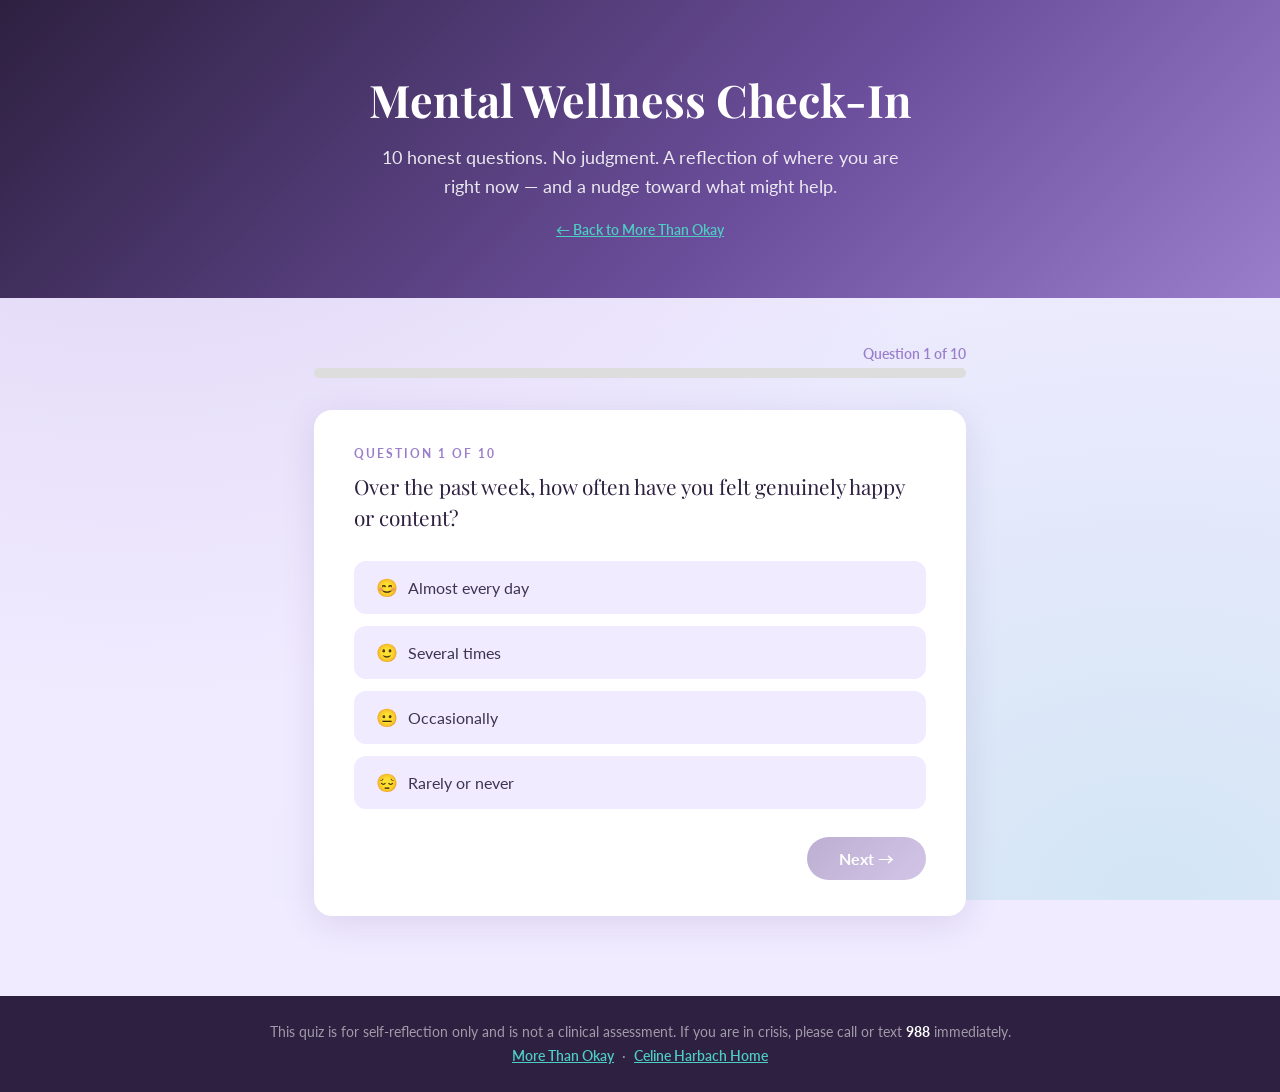
==== quiz.html @ 28e5f9bb "Add files via upload" ====
<!DOCTYPE html>
<html lang="en">
<head>
  <meta charset="UTF-8" />
  <meta name="viewport" content="width=device-width, initial-scale=1.0" />
  <title>Mental Wellness Check-In — Are You More Than Okay?</title>
  <style>
    /* ── Fonts ── */
    @import url('https://fonts.googleapis.com/css2?family=Lato:wght@300;400;700&family=Playfair+Display:wght@400;700&display=swap');

    /* ── Variables ── */
    :root {
      --purple:      #6b4e9b;
      --soft-purple: #9b7ecb;
      --mint:        #4ecdc4;
      --dark:        #2d2040;
      --text:        #3d3453;
      --lavender:    #f0ebff;
      --white:       #fff;
      --shadow:      rgba(107,78,155,0.15);
    }

    /* ── Reset & base ── */
    *, *::before, *::after { box-sizing: border-box; margin: 0; padding: 0; }

    body {
      font-family: 'Lato', sans-serif;
      background: var(--lavender);
      background-image:
        radial-gradient(ellipse at 10% 0%, rgba(155,126,203,0.22) 0%, transparent 55%),
        radial-gradient(ellipse at 90% 100%, rgba(78,205,196,0.18) 0%, transparent 55%);
      background-attachment: fixed;
      color: var(--text);
      min-height: 100vh;
    }

    a { color: var(--purple); font-weight: 600; }
    a:hover { color: var(--mint); }

    /* ── Header ── */
    .quiz-header {
      background: linear-gradient(135deg, var(--dark) 0%, var(--purple) 60%, var(--soft-purple) 100%);
      color: #fff;
      text-align: center;
      padding: 70px 24px 60px;
    }
    .quiz-header h1 {
      font-family: 'Playfair Display', serif;
      font-size: 2.8rem;
      font-weight: 700;
      color: #fff;
    }
    .quiz-header p {
      font-size: 1.1rem;
      opacity: 0.88;
      max-width: 540px;
      margin: 14px auto 0;
      line-height: 1.65;
    }
    .back-link {
      display: inline-block;
      margin-top: 20px;
      color: var(--mint);
      font-size: 0.9rem;
      font-weight: 600;
    }
    .back-link:hover { color: #fff; }

    /* ── Main container ── */
    .quiz-container {
      max-width: 700px;
      margin: 0 auto;
      padding: 48px 24px 80px;
    }

    /* ── Progress bar ── */
    .progress-wrap {
      background: #ddd;
      border-radius: 10px;
      height: 10px;
      margin-bottom: 32px;
      overflow: hidden;
    }
    .progress-bar {
      height: 100%;
      background: linear-gradient(to right, var(--purple), var(--mint));
      border-radius: 10px;
      transition: width 0.5s ease;
      width: 0%;
    }
    .progress-label {
      font-size: 0.85rem;
      color: var(--soft-purple);
      margin-bottom: 6px;
      font-weight: 600;
      text-align: right;
    }

    /* ── Question card ── */
    .question-card {
      background: var(--white);
      border-radius: 18px;
      padding: 36px 40px;
      box-shadow: 0 8px 32px var(--shadow);
      animation: fadeUp 0.4s ease both;
    }

    @keyframes fadeUp {
      from { opacity: 0; transform: translateY(18px); }
      to   { opacity: 1; transform: translateY(0); }
    }

    .question-number {
      font-size: 0.78rem;
      font-weight: 700;
      letter-spacing: 2px;
      text-transform: uppercase;
      color: var(--soft-purple);
      margin-bottom: 10px;
    }

    .question-text {
      font-family: 'Playfair Display', serif;
      font-size: 1.3rem;
      color: var(--dark);
      margin-bottom: 28px;
      line-height: 1.5;
    }

    /* ── Options ── */
    .options-list {
      list-style: none;
      display: flex;
      flex-direction: column;
      gap: 12px;
    }

    .option-btn {
      background: var(--lavender);
      border: 2px solid transparent;
      border-radius: 12px;
      padding: 14px 20px;
      font-family: 'Lato', sans-serif;
      font-size: 1rem;
      color: var(--text);
      cursor: pointer;
      text-align: left;
      transition: background 0.2s, border-color 0.2s, transform 0.15s;
      width: 100%;
    }
    .option-btn:hover {
      background: rgba(107,78,155,0.1);
      border-color: var(--soft-purple);
      transform: translateX(4px);
    }
    .option-btn.selected {
      background: rgba(107,78,155,0.14);
      border-color: var(--purple);
      color: var(--dark);
      font-weight: 700;
    }
    .option-btn .option-emoji {
      margin-right: 10px;
      font-size: 1.1rem;
    }

    /* ── Navigation buttons ── */
    .nav-row {
      display: flex;
      justify-content: space-between;
      align-items: center;
      margin-top: 28px;
      gap: 12px;
    }

    .btn {
      padding: 12px 32px;
      border-radius: 40px;
      font-family: 'Lato', sans-serif;
      font-size: 1rem;
      font-weight: 700;
      cursor: pointer;
      border: none;
      transition: transform 0.15s, background 0.2s;
    }
    .btn:hover { transform: translateY(-2px); }
    .btn:active { transform: translateY(0); }
    .btn-next {
      background: linear-gradient(135deg, var(--purple), var(--soft-purple));
      color: #fff;
      margin-left: auto;
    }
    .btn-back {
      background: rgba(107,78,155,0.12);
      color: var(--purple);
    }
    .btn:disabled {
      opacity: 0.45;
      cursor: not-allowed;
      transform: none;
    }

    /* ── Results ── */
    #results-screen { display: none; }

    .result-card {
      background: var(--white);
      border-radius: 18px;
      padding: 44px 40px;
      box-shadow: 0 8px 32px var(--shadow);
      text-align: center;
      animation: fadeUp 0.5s ease both;
    }

    .result-emoji {
      font-size: 4rem;
      margin-bottom: 16px;
      display: block;
    }

    .result-title {
      font-family: 'Playfair Display', serif;
      font-size: 2rem;
      color: var(--dark);
      margin-bottom: 8px;
    }

    .result-score-bar-wrap {
      background: #eee;
      border-radius: 12px;
      height: 14px;
      margin: 18px 0;
      overflow: hidden;
    }
    .result-score-bar {
      height: 100%;
      border-radius: 12px;
      background: linear-gradient(to right, var(--purple), var(--mint));
      transition: width 1.2s ease;
      width: 0%;
    }

    .result-score-label {
      font-size: 0.9rem;
      color: #999;
      margin-bottom: 20px;
    }

    .result-description {
      font-size: 1.05rem;
      color: var(--text);
      line-height: 1.7;
      max-width: 500px;
      margin: 0 auto 28px;
    }

    /* ── Resources ── */
    .resources {
      background: var(--lavender);
      border-radius: 12px;
      padding: 24px 28px;
      text-align: left;
      margin-top: 8px;
    }
    .resources h3 {
      font-family: 'Playfair Display', serif;
      color: var(--purple);
      font-size: 1.1rem;
      margin-bottom: 12px;
    }
    .resources ul {
      list-style: none;
      padding: 0;
      display: flex;
      flex-direction: column;
      gap: 8px;
    }
    .resources li {
      font-size: 0.95rem;
      color: var(--text);
      padding-left: 18px;
      position: relative;
    }
    .resources li::before {
      content: "›";
      color: var(--mint);
      font-weight: 700;
      position: absolute;
      left: 0;
    }
    .resources li strong { color: var(--dark); }

    .btn-retake {
      display: inline-block;
      margin-top: 24px;
      background: linear-gradient(135deg, var(--purple), var(--soft-purple));
      color: #fff;
      padding: 13px 38px;
      border-radius: 40px;
      font-weight: 700;
      cursor: pointer;
      border: none;
      font-family: 'Lato', sans-serif;
      font-size: 1rem;
      transition: transform 0.15s;
    }
    .btn-retake:hover { transform: translateY(-3px); }

    /* ── Footer ── */
    .quiz-footer {
      background: var(--dark);
      color: rgba(255,255,255,0.55);
      text-align: center;
      padding: 28px 24px;
      font-size: 0.85rem;
    }
    .quiz-footer a { color: var(--mint); }
    .quiz-footer a:hover { color: #fff; }

    /* ── Responsive ── */
    @media (max-width: 480px) {
      .quiz-header h1 { font-size: 2rem; }
      .question-card  { padding: 24px 20px; }
      .result-card    { padding: 28px 20px; }
    }
  </style>
</head>
<body>

  <!-- Header -->
  <header class="quiz-header">
    <h1>Mental Wellness Check-In</h1>
    <p>
      10 honest questions. No judgment. A reflection of where you are right now —
      and a nudge toward what might help.
    </p>
    <a class="back-link" href="scratch.html">&#8592; Back to More Than Okay</a>
  </header>

  <!-- Quiz Container -->
  <div class="quiz-container">

    <!-- Quiz Screen -->
    <div id="quiz-screen">
      <p class="progress-label" id="progress-label">Question 1 of 10</p>
      <div class="progress-wrap">
        <div class="progress-bar" id="progress-bar"></div>
      </div>

      <div class="question-card" id="question-card">
        <p class="question-number" id="question-number">Question 1 of 10</p>
        <p class="question-text"  id="question-text"></p>
        <ul class="options-list"  id="options-list"></ul>
        <div class="nav-row">
          <button class="btn btn-back" id="btn-back" onclick="goBack()" style="display:none;">← Back</button>
          <button class="btn btn-next" id="btn-next" onclick="goNext()" disabled>Next →</button>
        </div>
      </div>
    </div>

    <!-- Results Screen -->
    <div id="results-screen">
      <div class="result-card">
        <span class="result-emoji" id="result-emoji"></span>
        <div class="result-title" id="result-title"></div>
        <div class="result-score-bar-wrap">
          <div class="result-score-bar" id="result-score-bar"></div>
        </div>
        <p class="result-score-label" id="result-score-label"></p>
        <p class="result-description" id="result-description"></p>
        <div class="resources" id="resources-section"></div>
        <button class="btn-retake" onclick="restartQuiz()">Retake the Quiz</button>
      </div>
    </div>

  </div>

  <!-- Footer -->
  <footer class="quiz-footer">
    <p>
      This quiz is for self-reflection only and is not a clinical assessment.
      If you are in crisis, please call or text <strong style="color:#fff;">988</strong> immediately.
    </p>
    <p style="margin-top:8px;">
      <a href="scratch.html">More Than Okay</a>
      &nbsp;·&nbsp;
      <a href="index.html">Celine Harbach Home</a>
    </p>
  </footer>

  <script>
    /* ═══════════════════════════════════════════
       QUIZ DATA
    ═══════════════════════════════════════════ */
    const questions = [
      {
        text: "Over the past week, how often have you felt genuinely happy or content?",
        options: [
          { label: "Almost every day",     score: 4, emoji: "😊" },
          { label: "Several times",        score: 3, emoji: "🙂" },
          { label: "Occasionally",         score: 2, emoji: "😐" },
          { label: "Rarely or never",      score: 1, emoji: "😔" }
        ]
      },
      {
        text: "How well have you been sleeping lately?",
        options: [
          { label: "Well-rested most nights",           score: 4, emoji: "😴" },
          { label: "Decent sleep with some bad nights", score: 3, emoji: "🛌" },
          { label: "Struggling more nights than not",   score: 2, emoji: "😫" },
          { label: "Barely sleeping or sleeping too much", score: 1, emoji: "😵" }
        ]
      },
      {
        text: "How connected do you feel to the people in your life?",
        options: [
          { label: "Very connected — I have strong support",      score: 4, emoji: "🤝" },
          { label: "Pretty good — close to a few people",         score: 3, emoji: "👥" },
          { label: "A little isolated — not as close as I'd like", score: 2, emoji: "🚶" },
          { label: "Lonely — I don't feel like anyone really knows me", score: 1, emoji: "😶" }
        ]
      },
      {
        text: "When stress comes up, how well do you handle it?",
        options: [
          { label: "I manage it well — I have good coping strategies", score: 4, emoji: "💪" },
          { label: "I get through it, though it's not easy",            score: 3, emoji: "😤" },
          { label: "I often feel overwhelmed",                          score: 2, emoji: "😰" },
          { label: "Stress feels crushing and unmanageable",            score: 1, emoji: "🤯" }
        ]
      },
      {
        text: "How often do you set aside time for things that bring you joy or recharge you?",
        options: [
          { label: "Regularly — self-care is part of my routine", score: 4, emoji: "🌿" },
          { label: "Occasionally — when I get around to it",      score: 3, emoji: "☕" },
          { label: "Rarely — life feels too busy",                score: 2, emoji: "⏰" },
          { label: "Never — I don't feel like I deserve it",      score: 1, emoji: "😞" }
        ]
      },
      {
        text: "How often do you feel overwhelmed by everyday responsibilities?",
        options: [
          { label: "Rarely — I feel on top of things",         score: 4, emoji: "✅" },
          { label: "Sometimes — but I recover quickly",        score: 3, emoji: "😌" },
          { label: "Often — the to-do list never ends",        score: 2, emoji: "📋" },
          { label: "Almost always — everything feels too much", score: 1, emoji: "😩" }
        ]
      },
      {
        text: "How comfortable do you feel talking about your emotions or mental health?",
        options: [
          { label: "Very comfortable — I'm open about it",        score: 4, emoji: "💬" },
          { label: "Somewhat comfortable with trusted people",     score: 3, emoji: "🗣️" },
          { label: "Uncomfortable — I tend to keep things in",     score: 2, emoji: "🤐" },
          { label: "Very uncomfortable — mental health feels taboo", score: 1, emoji: "😶‍🌫️" }
        ]
      },
      {
        text: "How motivated do you feel to get through your day-to-day life?",
        options: [
          { label: "Very motivated — I have a clear sense of purpose", score: 4, emoji: "🚀" },
          { label: "Generally okay — some days more than others",      score: 3, emoji: "👍" },
          { label: "Low motivation — hard to get started",             score: 2, emoji: "🐌" },
          { label: "Barely any motivation — things feel pointless",    score: 1, emoji: "🌑" }
        ]
      },
      {
        text: "Do you have people you can genuinely turn to when things get hard?",
        options: [
          { label: "Yes — several trusted people",         score: 4, emoji: "❤️" },
          { label: "One or two people I can lean on",      score: 3, emoji: "🫂" },
          { label: "Not really — I mostly handle things alone", score: 2, emoji: "🧍" },
          { label: "No — I feel like I'm completely on my own", score: 1, emoji: "🏝️" }
        ]
      },
      {
        text: "If you had to rate your overall mental wellbeing right now, honestly, where are you?",
        options: [
          { label: "Thriving — genuinely doing well",             score: 4, emoji: "🌟" },
          { label: "Managing — getting by, could be better",      score: 3, emoji: "🌤️" },
          { label: "Struggling — things are hard right now",      score: 2, emoji: "🌧️" },
          { label: "In a really dark place — I need support",     score: 1, emoji: "⛈️" }
        ]
      }
    ];

    /* ═══════════════════════════════════════════
       RESULTS DATA
    ═══════════════════════════════════════════ */
    const results = [
      {
        minScore: 35, maxScore: 40,
        emoji: "🌟",
        title: "You're Thriving",
        description: `Your responses suggest you're in a genuinely good place mentally and emotionally. You have strong support, healthy habits, and a real sense of purpose. That's something to appreciate — and protect. Keep investing in what's working.`,
        resources: [
          { label: "Keep it going", text: "Share this quiz with someone who might benefit from a check-in." },
          { label: "Grow your toolkit", text: "Explore mindfulness apps like Headspace or Calm to deepen your wellbeing practice." },
          { label: "Give back", text: "Consider volunteering with NAMI — people doing well are powerful advocates for others." }
        ]
      },
      {
        minScore: 27, maxScore: 34,
        emoji: "🌤️",
        title: "You're Managing Well",
        description: `You're doing okay — some days are harder than others, but you're generally holding things together. There's room to build more support around yourself, and you deserve more than just "getting by." Small, intentional changes can make a real difference.`,
        resources: [
          { label: "NAMI Connection", text: "Free support groups for adults living with mental health conditions — nami.org/Support-Education/Support-Groups" },
          { label: "Woebot", text: "A free AI-powered mental health chatbot grounded in CBT — woebot.io" },
          { label: "Therapy matching", text: "BetterHelp or Open Path Collective offers affordable therapy — openpathcollective.org" }
        ]
      },
      {
        minScore: 18, maxScore: 26,
        emoji: "🌧️",
        title: "You're Struggling — and That's Okay",
        description: `Your answers suggest you're going through something hard right now. Feeling this way doesn't mean something is broken with you — it means you're human, and you might need a little extra support right now. You don't have to figure it out alone.`,
        resources: [
          { label: "988 Suicide & Crisis Lifeline", text: "Call or text 988 anytime — trained counselors available 24/7." },
          { label: "Crisis Text Line", text: "Text HOME to 741741 to connect with a crisis counselor." },
          { label: "Find a therapist", text: "Psychology Today's directory can help you find someone in your area — psychologytoday.com/us/therapists" },
          { label: "NAMI Helpline", text: "Call 1-800-950-NAMI (6264) — Mon–Fri, 10am–10pm ET." }
        ]
      },
      {
        minScore: 10, maxScore: 17,
        emoji: "🫂",
        title: "Please Reach Out — You Deserve Support",
        description: `You answered honestly, and that took courage. Right now, things sound really heavy — and you deserve real support, not just to push through. Please don't face this alone. The resources below are free, confidential, and there for exactly this moment.`,
        resources: [
          { label: "988 Suicide & Crisis Lifeline", text: "CALL OR TEXT 988 RIGHT NOW. Free, confidential, 24/7." },
          { label: "Crisis Text Line", text: "Text HOME to 741741. A real person will respond within minutes." },
          { label: "NAMI Helpline", text: "1-800-950-NAMI (6264) — peer support from people who've been there." },
          { label: "You are not alone", text: "Visit nami.org or twloha.com for stories from others who felt exactly where you are." }
        ]
      }
    ];

    /* ═══════════════════════════════════════════
       STATE
    ═══════════════════════════════════════════ */
    let currentIndex = 0;
    let answers = new Array(questions.length).fill(null);
    let selectedOption = null;

    /* ═══════════════════════════════════════════
       RENDER QUESTION
    ═══════════════════════════════════════════ */
    function renderQuestion() {
      const q = questions[currentIndex];
      const total = questions.length;

      document.getElementById('question-number').textContent = `Question ${currentIndex + 1} of ${total}`;
      document.getElementById('question-text').textContent   = q.text;
      document.getElementById('progress-label').textContent  = `Question ${currentIndex + 1} of ${total}`;

      const pct = ((currentIndex) / total) * 100;
      document.getElementById('progress-bar').style.width = pct + '%';

      // Rebuild options
      const ul = document.getElementById('options-list');
      ul.innerHTML = '';
      q.options.forEach((opt, i) => {
        const li  = document.createElement('li');
        const btn = document.createElement('button');
        btn.className = 'option-btn';
        if (answers[currentIndex] === i) btn.classList.add('selected');
        btn.innerHTML = `<span class="option-emoji">${opt.emoji}</span>${opt.label}`;
        btn.onclick = () => selectOption(i, btn);
        li.appendChild(btn);
        ul.appendChild(li);
      });

      // Next button state
      const nextBtn = document.getElementById('btn-next');
      nextBtn.textContent = currentIndex === total - 1 ? 'See My Results ✓' : 'Next →';
      nextBtn.disabled = answers[currentIndex] === null;

      // Back button
      document.getElementById('btn-back').style.display = currentIndex > 0 ? 'inline-block' : 'none';

      // Animate card
      const card = document.getElementById('question-card');
      card.style.animation = 'none';
      void card.offsetWidth; // reflow
      card.style.animation = 'fadeUp 0.4s ease both';
    }

    function selectOption(index, btnEl) {
      answers[currentIndex] = index;
      document.querySelectorAll('.option-btn').forEach(b => b.classList.remove('selected'));
      btnEl.classList.add('selected');
      document.getElementById('btn-next').disabled = false;
    }

    function goNext() {
      if (answers[currentIndex] === null) return;
      if (currentIndex < questions.length - 1) {
        currentIndex++;
        renderQuestion();
      } else {
        showResults();
      }
    }

    function goBack() {
      if (currentIndex > 0) {
        currentIndex--;
        renderQuestion();
      }
    }

    /* ═══════════════════════════════════════════
       SHOW RESULTS
    ═══════════════════════════════════════════ */
    function showResults() {
      // Calculate score
      const totalScore = answers.reduce((sum, answerIndex, qIdx) => {
        if (answerIndex === null) return sum;
        return sum + questions[qIdx].options[answerIndex].score;
      }, 0);

      // Find result tier
      const tier = results.find(r => totalScore >= r.minScore && totalScore <= r.maxScore)
                   || results[results.length - 1];

      // Hide quiz, show results
      document.getElementById('quiz-screen').style.display    = 'none';
      document.getElementById('results-screen').style.display = 'block';

      document.getElementById('result-emoji').textContent       = tier.emoji;
      document.getElementById('result-title').textContent       = tier.title;
      document.getElementById('result-description').textContent = tier.description;
      document.getElementById('result-score-label').textContent =
        `Your score: ${totalScore} / ${questions.length * 4}`;

      // Animate score bar
      const pct = Math.round((totalScore / (questions.length * 4)) * 100);
      setTimeout(() => {
        document.getElementById('result-score-bar').style.width = pct + '%';
      }, 200);

      // Resources
      const resDiv = document.getElementById('resources-section');
      resDiv.innerHTML = `<h3>Resources for You</h3><ul>${
        tier.resources.map(r =>
          `<li><strong>${r.label}</strong> — ${r.text}</li>`
        ).join('')
      }</ul>`;

      // Scroll to results
      window.scrollTo({ top: 0, behavior: 'smooth' });
    }

    /* ═══════════════════════════════════════════
       RESTART
    ═══════════════════════════════════════════ */
    function restartQuiz() {
      currentIndex = 0;
      answers = new Array(questions.length).fill(null);
      document.getElementById('results-screen').style.display = 'none';
      document.getElementById('quiz-screen').style.display    = 'block';
      document.getElementById('result-score-bar').style.width = '0%';
      renderQuestion();
      window.scrollTo({ top: 0, behavior: 'smooth' });
    }

    /* ── Init ── */
    renderQuestion();
  </script>
</body>
</html>
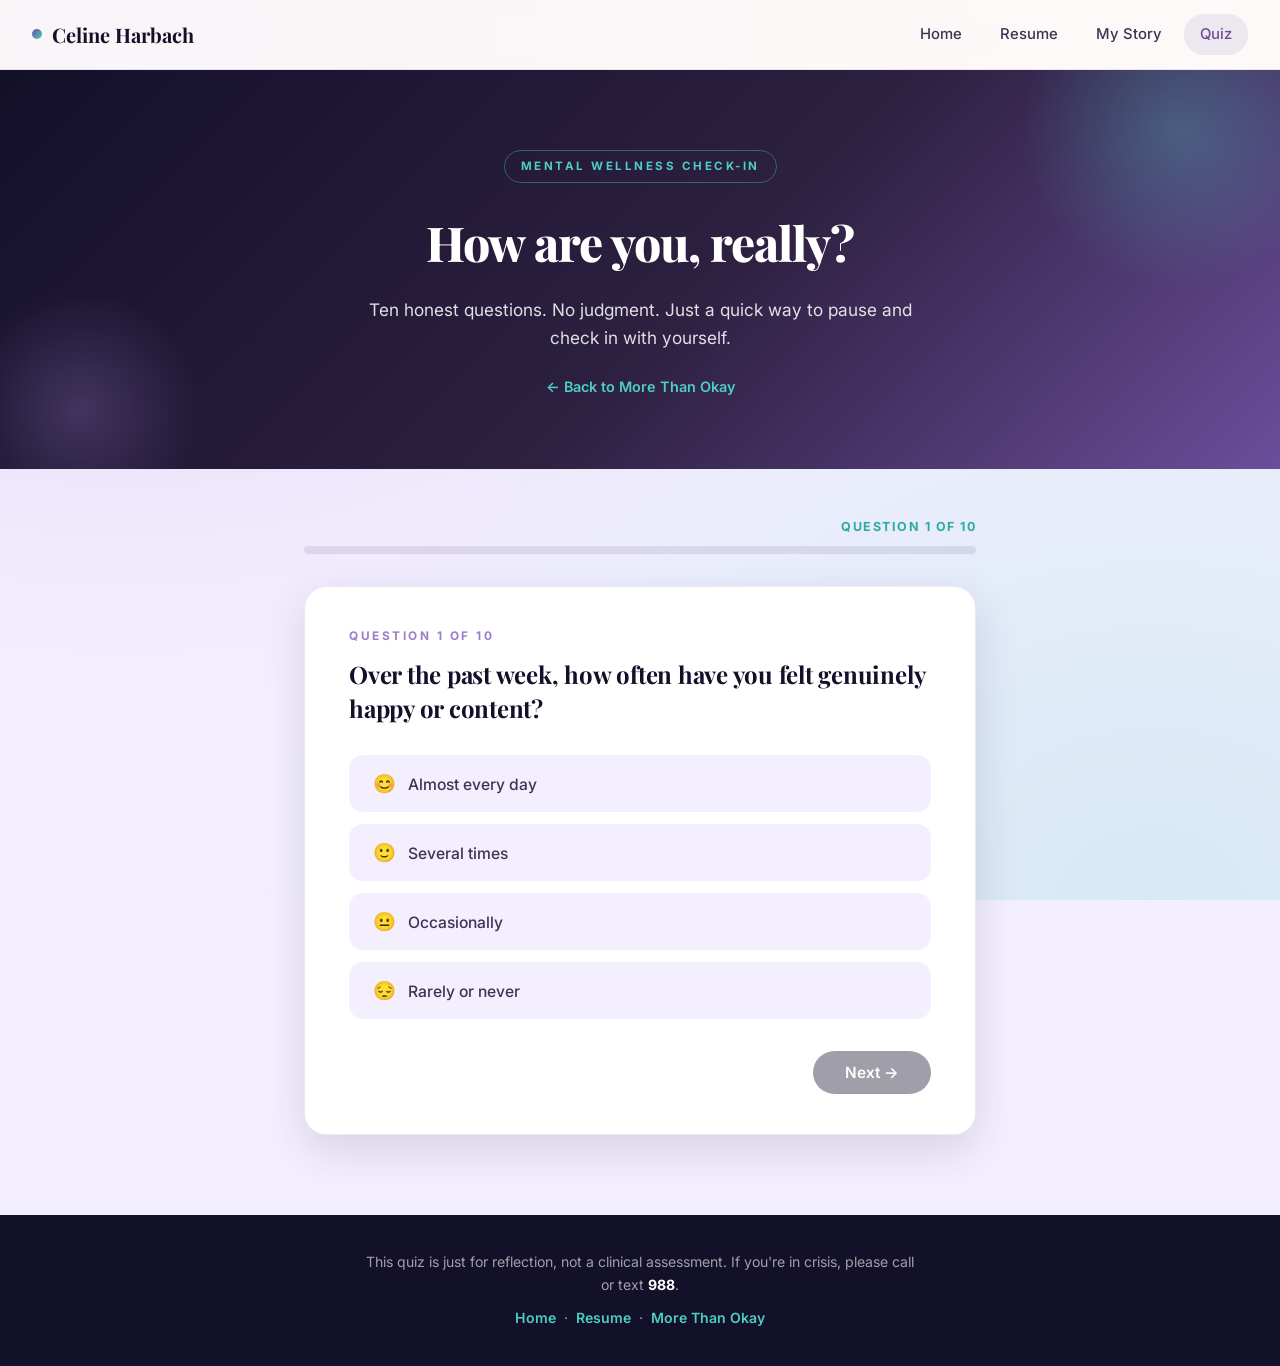
==== commit 12db9326: "Add files via upload" ====
--- a/quiz.html
+++ b/quiz.html
@@ -3,81 +3,188 @@
 <head>
   <meta charset="UTF-8" />
   <meta name="viewport" content="width=device-width, initial-scale=1.0" />
-  <title>Mental Wellness Check-In — Are You More Than Okay?</title>
+  <title>Wellness Check-In · More Than Okay</title>
   <style>
-    /* ── Fonts ── */
-    @import url('https://fonts.googleapis.com/css2?family=Lato:wght@300;400;700&family=Playfair+Display:wght@400;700&display=swap');
-
-    /* ── Variables ── */
+    @import url('https://fonts.googleapis.com/css2?family=Inter:wght@300;400;500;600;700&family=Playfair+Display:wght@400;500;700;800&display=swap');
+
     :root {
-      --purple:      #6b4e9b;
-      --soft-purple: #9b7ecb;
-      --mint:        #4ecdc4;
-      --dark:        #2d2040;
-      --text:        #3d3453;
-      --lavender:    #f0ebff;
-      --white:       #fff;
-      --shadow:      rgba(107,78,155,0.15);
-    }
-
-    /* ── Reset & base ── */
+      --ink:           #13102a;
+      --plum:          #2d2040;
+      --purple:        #6b4e9b;
+      --soft-purple:   #9b7ecb;
+      --mint:          #4ecdc4;
+      --mint-deep:     #2faaa1;
+      --cream:         #fdfbf7;
+      --lavender:      #f4efff;
+      --text-body:     #3d3453;
+      --text-muted:    #7a718f;
+      --border-soft:   rgba(107, 78, 155, 0.12);
+      --shadow-soft:   0 6px 24px rgba(45, 32, 64, 0.08);
+      --shadow-lift:   0 16px 44px rgba(45, 32, 64, 0.14);
+    }
+
     *, *::before, *::after { box-sizing: border-box; margin: 0; padding: 0; }
 
+    html { scroll-behavior: smooth; }
+
     body {
-      font-family: 'Lato', sans-serif;
+      font-family: 'Inter', -apple-system, sans-serif;
       background: var(--lavender);
       background-image:
         radial-gradient(ellipse at 10% 0%, rgba(155,126,203,0.22) 0%, transparent 55%),
         radial-gradient(ellipse at 90% 100%, rgba(78,205,196,0.18) 0%, transparent 55%);
       background-attachment: fixed;
-      color: var(--text);
+      color: var(--text-body);
       min-height: 100vh;
-    }
-
-    a { color: var(--purple); font-weight: 600; }
-    a:hover { color: var(--mint); }
-
-    /* ── Header ── */
+      line-height: 1.65;
+      -webkit-font-smoothing: antialiased;
+    }
+
+    a { color: var(--purple); font-weight: 600; text-decoration: none; transition: color 0.2s; }
+    a:hover { color: var(--mint-deep); }
+
+    /* =========== NAV =========== */
+    .top-nav {
+      background: rgba(253, 251, 247, 0.85);
+      backdrop-filter: saturate(180%) blur(14px);
+      -webkit-backdrop-filter: saturate(180%) blur(14px);
+      border-bottom: 1px solid var(--border-soft);
+      padding: 14px 32px;
+      display: flex;
+      align-items: center;
+      justify-content: space-between;
+      flex-wrap: wrap;
+      gap: 10px;
+      position: sticky;
+      top: 0;
+      z-index: 100;
+    }
+    .top-nav .nav-brand {
+      font-family: 'Playfair Display', serif;
+      font-size: 1.25rem;
+      color: var(--ink);
+      font-weight: 700;
+      display: flex;
+      align-items: center;
+      gap: 10px;
+    }
+    .top-nav .nav-brand::before {
+      content: "";
+      width: 10px;
+      height: 10px;
+      border-radius: 50%;
+      background: linear-gradient(135deg, var(--purple), var(--mint));
+      display: inline-block;
+    }
+    .top-nav .nav-links {
+      display: flex;
+      gap: 6px;
+      list-style: none;
+      flex-wrap: wrap;
+    }
+    .top-nav .nav-links a {
+      color: var(--text-body);
+      font-size: 0.93rem;
+      font-weight: 500;
+      padding: 8px 16px;
+      border-radius: 20px;
+      transition: all 0.2s ease;
+      display: inline-block;
+    }
+    .top-nav .nav-links a:hover {
+      color: var(--purple);
+      background: rgba(107, 78, 155, 0.08);
+    }
+    .top-nav .nav-links a.active {
+      color: var(--purple);
+      background: rgba(107, 78, 155, 0.10);
+    }
+
+    /* =========== HERO =========== */
     .quiz-header {
-      background: linear-gradient(135deg, var(--dark) 0%, var(--purple) 60%, var(--soft-purple) 100%);
+      position: relative;
+      background: linear-gradient(135deg, var(--ink) 0%, var(--plum) 55%, var(--purple) 100%);
       color: #fff;
       text-align: center;
-      padding: 70px 24px 60px;
+      padding: 80px 24px 70px;
+      overflow: hidden;
+    }
+    .quiz-header::before,
+    .quiz-header::after {
+      content: "";
+      position: absolute;
+      border-radius: 50%;
+      pointer-events: none;
+    }
+    .quiz-header::before {
+      width: 320px;
+      height: 320px;
+      top: -100px;
+      right: -60px;
+      background: radial-gradient(circle, rgba(78,205,196,0.28), transparent 70%);
+    }
+    .quiz-header::after {
+      width: 240px;
+      height: 240px;
+      bottom: -60px;
+      left: -40px;
+      background: radial-gradient(circle, rgba(155,126,203,0.28), transparent 70%);
+    }
+    .quiz-header .eyebrow {
+      display: inline-block;
+      font-family: 'Inter', sans-serif;
+      font-size: 0.72rem;
+      font-weight: 700;
+      letter-spacing: 2.5px;
+      text-transform: uppercase;
+      color: var(--mint);
+      padding: 6px 16px;
+      border: 1px solid rgba(78, 205, 196, 0.4);
+      border-radius: 20px;
+      margin-bottom: 20px;
+      position: relative;
+      z-index: 1;
     }
     .quiz-header h1 {
       font-family: 'Playfair Display', serif;
-      font-size: 2.8rem;
-      font-weight: 700;
+      font-size: clamp(2.1rem, 4vw, 3rem);
+      font-weight: 800;
       color: #fff;
+      letter-spacing: -0.02em;
+      position: relative;
+      z-index: 1;
     }
     .quiz-header p {
-      font-size: 1.1rem;
-      opacity: 0.88;
-      max-width: 540px;
+      font-size: 1.08rem;
+      opacity: 0.86;
+      max-width: 560px;
       margin: 14px auto 0;
       line-height: 1.65;
+      position: relative;
+      z-index: 1;
     }
     .back-link {
       display: inline-block;
-      margin-top: 20px;
+      margin-top: 22px;
       color: var(--mint);
       font-size: 0.9rem;
       font-weight: 600;
+      position: relative;
+      z-index: 1;
     }
     .back-link:hover { color: #fff; }
 
-    /* ── Main container ── */
+    /* =========== QUIZ BODY =========== */
     .quiz-container {
-      max-width: 700px;
+      max-width: 720px;
       margin: 0 auto;
       padding: 48px 24px 80px;
     }
 
-    /* ── Progress bar ── */
     .progress-wrap {
-      background: #ddd;
+      background: rgba(107, 78, 155, 0.14);
       border-radius: 10px;
-      height: 10px;
+      height: 8px;
       margin-bottom: 32px;
       overflow: hidden;
     }
@@ -89,19 +196,21 @@
       width: 0%;
     }
     .progress-label {
-      font-size: 0.85rem;
-      color: var(--soft-purple);
-      margin-bottom: 6px;
-      font-weight: 600;
+      font-size: 0.78rem;
+      color: var(--mint-deep);
+      margin-bottom: 8px;
+      font-weight: 700;
+      letter-spacing: 1.5px;
+      text-transform: uppercase;
       text-align: right;
     }
 
-    /* ── Question card ── */
     .question-card {
-      background: var(--white);
-      border-radius: 18px;
-      padding: 36px 40px;
-      box-shadow: 0 8px 32px var(--shadow);
+      background: #fff;
+      border: 1px solid var(--border-soft);
+      border-radius: 22px;
+      padding: 40px 44px;
+      box-shadow: var(--shadow-lift);
       animation: fadeUp 0.4s ease both;
     }
 
@@ -111,23 +220,24 @@
     }
 
     .question-number {
-      font-size: 0.78rem;
+      font-size: 0.74rem;
       font-weight: 700;
-      letter-spacing: 2px;
+      letter-spacing: 2.5px;
       text-transform: uppercase;
       color: var(--soft-purple);
-      margin-bottom: 10px;
+      margin-bottom: 12px;
     }
 
     .question-text {
       font-family: 'Playfair Display', serif;
-      font-size: 1.3rem;
-      color: var(--dark);
-      margin-bottom: 28px;
-      line-height: 1.5;
-    }
-
-    /* ── Options ── */
+      font-weight: 700;
+      font-size: 1.5rem;
+      color: var(--ink);
+      margin-bottom: 30px;
+      line-height: 1.4;
+      letter-spacing: -0.01em;
+    }
+
     .options-list {
       list-style: none;
       display: flex;
@@ -138,15 +248,16 @@
     .option-btn {
       background: var(--lavender);
       border: 2px solid transparent;
-      border-radius: 12px;
-      padding: 14px 20px;
-      font-family: 'Lato', sans-serif;
-      font-size: 1rem;
-      color: var(--text);
+      border-radius: 14px;
+      padding: 15px 22px;
+      font-family: 'Inter', sans-serif;
+      font-size: 0.98rem;
+      color: var(--text-body);
       cursor: pointer;
       text-align: left;
       transition: background 0.2s, border-color 0.2s, transform 0.15s;
       width: 100%;
+      font-weight: 500;
     }
     .option-btn:hover {
       background: rgba(107,78,155,0.1);
@@ -156,80 +267,85 @@
     .option-btn.selected {
       background: rgba(107,78,155,0.14);
       border-color: var(--purple);
-      color: var(--dark);
+      color: var(--ink);
       font-weight: 700;
     }
     .option-btn .option-emoji {
-      margin-right: 10px;
-      font-size: 1.1rem;
-    }
-
-    /* ── Navigation buttons ── */
+      margin-right: 12px;
+      font-size: 1.15rem;
+    }
+
     .nav-row {
       display: flex;
       justify-content: space-between;
       align-items: center;
-      margin-top: 28px;
+      margin-top: 32px;
       gap: 12px;
     }
 
     .btn {
       padding: 12px 32px;
       border-radius: 40px;
-      font-family: 'Lato', sans-serif;
-      font-size: 1rem;
-      font-weight: 700;
+      font-family: 'Inter', sans-serif;
+      font-size: 0.96rem;
+      font-weight: 600;
       cursor: pointer;
       border: none;
-      transition: transform 0.15s, background 0.2s;
+      transition: transform 0.15s, background 0.2s, box-shadow 0.2s;
     }
     .btn:hover { transform: translateY(-2px); }
-    .btn:active { transform: translateY(0); }
     .btn-next {
-      background: linear-gradient(135deg, var(--purple), var(--soft-purple));
+      background: var(--ink);
       color: #fff;
       margin-left: auto;
+    }
+    .btn-next:hover {
+      background: var(--purple);
+      box-shadow: 0 10px 22px rgba(107,78,155,0.25);
     }
     .btn-back {
       background: rgba(107,78,155,0.12);
       color: var(--purple);
     }
+    .btn-back:hover { background: rgba(107,78,155,0.18); }
     .btn:disabled {
-      opacity: 0.45;
+      opacity: 0.4;
       cursor: not-allowed;
       transform: none;
     }
 
-    /* ── Results ── */
     #results-screen { display: none; }
 
     .result-card {
-      background: var(--white);
-      border-radius: 18px;
-      padding: 44px 40px;
-      box-shadow: 0 8px 32px var(--shadow);
+      background: #fff;
+      border: 1px solid var(--border-soft);
+      border-radius: 22px;
+      padding: 48px 42px;
+      box-shadow: var(--shadow-lift);
       text-align: center;
       animation: fadeUp 0.5s ease both;
     }
 
     .result-emoji {
       font-size: 4rem;
-      margin-bottom: 16px;
+      margin-bottom: 14px;
       display: block;
     }
 
     .result-title {
       font-family: 'Playfair Display', serif;
-      font-size: 2rem;
-      color: var(--dark);
-      margin-bottom: 8px;
+      font-size: 2.1rem;
+      font-weight: 800;
+      color: var(--ink);
+      margin-bottom: 10px;
+      letter-spacing: -0.02em;
     }
 
     .result-score-bar-wrap {
-      background: #eee;
+      background: rgba(107, 78, 155, 0.14);
       border-radius: 12px;
-      height: 14px;
-      margin: 18px 0;
+      height: 12px;
+      margin: 20px 0 8px;
       overflow: hidden;
     }
     .result-score-bar {
@@ -241,106 +357,130 @@
     }
 
     .result-score-label {
-      font-size: 0.9rem;
-      color: #999;
-      margin-bottom: 20px;
+      font-size: 0.86rem;
+      color: var(--text-muted);
+      margin-bottom: 22px;
+      font-weight: 500;
     }
 
     .result-description {
       font-size: 1.05rem;
-      color: var(--text);
+      color: var(--text-body);
       line-height: 1.7;
-      max-width: 500px;
+      max-width: 520px;
       margin: 0 auto 28px;
     }
 
-    /* ── Resources ── */
     .resources {
       background: var(--lavender);
-      border-radius: 12px;
-      padding: 24px 28px;
+      border: 1px solid var(--border-soft);
+      border-radius: 14px;
+      padding: 26px 28px;
       text-align: left;
       margin-top: 8px;
     }
     .resources h3 {
       font-family: 'Playfair Display', serif;
       color: var(--purple);
-      font-size: 1.1rem;
-      margin-bottom: 12px;
+      font-size: 1.15rem;
+      font-weight: 700;
+      margin-bottom: 14px;
     }
     .resources ul {
       list-style: none;
       padding: 0;
       display: flex;
       flex-direction: column;
-      gap: 8px;
+      gap: 10px;
     }
     .resources li {
       font-size: 0.95rem;
-      color: var(--text);
-      padding-left: 18px;
+      color: var(--text-body);
+      padding-left: 20px;
       position: relative;
+      line-height: 1.55;
     }
     .resources li::before {
       content: "›";
-      color: var(--mint);
+      color: var(--mint-deep);
       font-weight: 700;
+      font-size: 1.1rem;
       position: absolute;
       left: 0;
-    }
-    .resources li strong { color: var(--dark); }
+      top: -2px;
+    }
+    .resources li strong { color: var(--ink); }
 
     .btn-retake {
       display: inline-block;
-      margin-top: 24px;
-      background: linear-gradient(135deg, var(--purple), var(--soft-purple));
+      margin-top: 28px;
+      background: var(--ink);
       color: #fff;
-      padding: 13px 38px;
+      padding: 13px 40px;
       border-radius: 40px;
-      font-weight: 700;
+      font-weight: 600;
       cursor: pointer;
       border: none;
-      font-family: 'Lato', sans-serif;
-      font-size: 1rem;
-      transition: transform 0.15s;
-    }
-    .btn-retake:hover { transform: translateY(-3px); }
-
-    /* ── Footer ── */
+      font-family: 'Inter', sans-serif;
+      font-size: 0.98rem;
+      transition: transform 0.15s, background 0.2s, box-shadow 0.2s;
+    }
+    .btn-retake:hover {
+      transform: translateY(-3px);
+      background: var(--purple);
+      box-shadow: 0 10px 22px rgba(107,78,155,0.25);
+    }
+
+    /* =========== FOOTER =========== */
     .quiz-footer {
-      background: var(--dark);
-      color: rgba(255,255,255,0.55);
+      background: var(--ink);
+      color: rgba(255,255,255,0.6);
       text-align: center;
-      padding: 28px 24px;
-      font-size: 0.85rem;
+      padding: 36px 24px;
+      font-size: 0.88rem;
     }
     .quiz-footer a { color: var(--mint); }
     .quiz-footer a:hover { color: #fff; }
-
-    /* ── Responsive ── */
-    @media (max-width: 480px) {
-      .quiz-header h1 { font-size: 2rem; }
-      .question-card  { padding: 24px 20px; }
-      .result-card    { padding: 28px 20px; }
+    .quiz-footer .disclaimer {
+      max-width: 560px;
+      margin: 0 auto 10px;
+      line-height: 1.6;
+    }
+
+    @media (max-width: 600px) {
+      .top-nav { padding: 12px 18px; }
+      .top-nav .nav-links { gap: 2px; }
+      .top-nav .nav-links a { padding: 6px 12px; font-size: 0.88rem; }
+      .quiz-header { padding: 60px 20px 55px; }
+      .question-card { padding: 28px 24px; }
+      .result-card { padding: 32px 22px; }
+      .question-text { font-size: 1.25rem; }
     }
   </style>
 </head>
 <body>
 
-  <!-- Header -->
+  <nav class="top-nav">
+    <span class="nav-brand">Celine Harbach</span>
+    <ul class="nav-links">
+      <li><a href="index.html">Home</a></li>
+      <li><a href="resume.html">Resume</a></li>
+      <li><a href="scratch.html">My Story</a></li>
+      <li><a href="quiz.html" class="active">Quiz</a></li>
+    </ul>
+  </nav>
+
   <header class="quiz-header">
-    <h1>Mental Wellness Check-In</h1>
+    <span class="eyebrow">Mental Wellness Check-In</span>
+    <h1>How are you, really?</h1>
     <p>
-      10 honest questions. No judgment. A reflection of where you are right now —
-      and a nudge toward what might help.
+      Ten honest questions. No judgment. Just a quick way to pause and check in with yourself.
     </p>
-    <a class="back-link" href="scratch.html">&#8592; Back to More Than Okay</a>
+    <a class="back-link" href="scratch.html">← Back to More Than Okay</a>
   </header>
 
-  <!-- Quiz Container -->
   <div class="quiz-container">
 
-    <!-- Quiz Screen -->
     <div id="quiz-screen">
       <p class="progress-label" id="progress-label">Question 1 of 10</p>
       <div class="progress-wrap">
@@ -358,7 +498,6 @@
       </div>
     </div>
 
-    <!-- Results Screen -->
     <div id="results-screen">
       <div class="result-card">
         <span class="result-emoji" id="result-emoji"></span>
@@ -375,23 +514,20 @@
 
   </div>
 
-  <!-- Footer -->
   <footer class="quiz-footer">
-    <p>
-      This quiz is for self-reflection only and is not a clinical assessment.
-      If you are in crisis, please call or text <strong style="color:#fff;">988</strong> immediately.
+    <p class="disclaimer">
+      This quiz is just for reflection, not a clinical assessment. If you're in crisis, please call or text <strong style="color:#fff;">988</strong>.
     </p>
     <p style="margin-top:8px;">
+      <a href="index.html">Home</a>
+      &nbsp;·&nbsp;
+      <a href="resume.html">Resume</a>
+      &nbsp;·&nbsp;
       <a href="scratch.html">More Than Okay</a>
-      &nbsp;·&nbsp;
-      <a href="index.html">Celine Harbach Home</a>
     </p>
   </footer>
 
   <script>
-    /* ═══════════════════════════════════════════
-       QUIZ DATA
-    ═══════════════════════════════════════════ */
     const questions = [
       {
         text: "Over the past week, how often have you felt genuinely happy or content?",
@@ -414,16 +550,16 @@
       {
         text: "How connected do you feel to the people in your life?",
         options: [
-          { label: "Very connected — I have strong support",      score: 4, emoji: "🤝" },
-          { label: "Pretty good — close to a few people",         score: 3, emoji: "👥" },
-          { label: "A little isolated — not as close as I'd like", score: 2, emoji: "🚶" },
-          { label: "Lonely — I don't feel like anyone really knows me", score: 1, emoji: "😶" }
+          { label: "Very connected, I have strong support",      score: 4, emoji: "🤝" },
+          { label: "Pretty good, close to a few people",         score: 3, emoji: "👥" },
+          { label: "A little isolated, not as close as I'd like", score: 2, emoji: "🚶" },
+          { label: "Lonely, I don't feel like anyone really knows me", score: 1, emoji: "😶" }
         ]
       },
       {
         text: "When stress comes up, how well do you handle it?",
         options: [
-          { label: "I manage it well — I have good coping strategies", score: 4, emoji: "💪" },
+          { label: "I manage it well, I have good coping strategies", score: 4, emoji: "💪" },
           { label: "I get through it, though it's not easy",            score: 3, emoji: "😤" },
           { label: "I often feel overwhelmed",                          score: 2, emoji: "😰" },
           { label: "Stress feels crushing and unmanageable",            score: 1, emoji: "🤯" }
@@ -432,121 +568,111 @@
       {
         text: "How often do you set aside time for things that bring you joy or recharge you?",
         options: [
-          { label: "Regularly — self-care is part of my routine", score: 4, emoji: "🌿" },
-          { label: "Occasionally — when I get around to it",      score: 3, emoji: "☕" },
-          { label: "Rarely — life feels too busy",                score: 2, emoji: "⏰" },
-          { label: "Never — I don't feel like I deserve it",      score: 1, emoji: "😞" }
+          { label: "Regularly, self-care is part of my routine", score: 4, emoji: "🌿" },
+          { label: "Occasionally, when I get around to it",      score: 3, emoji: "☕" },
+          { label: "Rarely, life feels too busy",                score: 2, emoji: "⏰" },
+          { label: "Never, I don't feel like I deserve it",      score: 1, emoji: "😞" }
         ]
       },
       {
         text: "How often do you feel overwhelmed by everyday responsibilities?",
         options: [
-          { label: "Rarely — I feel on top of things",         score: 4, emoji: "✅" },
-          { label: "Sometimes — but I recover quickly",        score: 3, emoji: "😌" },
-          { label: "Often — the to-do list never ends",        score: 2, emoji: "📋" },
-          { label: "Almost always — everything feels too much", score: 1, emoji: "😩" }
+          { label: "Rarely, I feel on top of things",         score: 4, emoji: "✅" },
+          { label: "Sometimes, but I recover quickly",        score: 3, emoji: "😌" },
+          { label: "Often, the to-do list never ends",        score: 2, emoji: "📋" },
+          { label: "Almost always, everything feels too much", score: 1, emoji: "😩" }
         ]
       },
       {
         text: "How comfortable do you feel talking about your emotions or mental health?",
         options: [
-          { label: "Very comfortable — I'm open about it",        score: 4, emoji: "💬" },
+          { label: "Very comfortable, I'm open about it",        score: 4, emoji: "💬" },
           { label: "Somewhat comfortable with trusted people",     score: 3, emoji: "🗣️" },
-          { label: "Uncomfortable — I tend to keep things in",     score: 2, emoji: "🤐" },
-          { label: "Very uncomfortable — mental health feels taboo", score: 1, emoji: "😶‍🌫️" }
+          { label: "Uncomfortable, I tend to keep things in",     score: 2, emoji: "🤐" },
+          { label: "Very uncomfortable, mental health feels taboo", score: 1, emoji: "😶‍🌫️" }
         ]
       },
       {
         text: "How motivated do you feel to get through your day-to-day life?",
         options: [
-          { label: "Very motivated — I have a clear sense of purpose", score: 4, emoji: "🚀" },
-          { label: "Generally okay — some days more than others",      score: 3, emoji: "👍" },
-          { label: "Low motivation — hard to get started",             score: 2, emoji: "🐌" },
-          { label: "Barely any motivation — things feel pointless",    score: 1, emoji: "🌑" }
+          { label: "Very motivated, I have a clear sense of purpose", score: 4, emoji: "🚀" },
+          { label: "Generally okay, some days more than others",      score: 3, emoji: "👍" },
+          { label: "Low motivation, hard to get started",             score: 2, emoji: "🐌" },
+          { label: "Barely any motivation, things feel pointless",    score: 1, emoji: "🌑" }
         ]
       },
       {
         text: "Do you have people you can genuinely turn to when things get hard?",
         options: [
-          { label: "Yes — several trusted people",         score: 4, emoji: "❤️" },
+          { label: "Yes, several trusted people",         score: 4, emoji: "❤️" },
           { label: "One or two people I can lean on",      score: 3, emoji: "🫂" },
-          { label: "Not really — I mostly handle things alone", score: 2, emoji: "🧍" },
-          { label: "No — I feel like I'm completely on my own", score: 1, emoji: "🏝️" }
+          { label: "Not really, I mostly handle things alone", score: 2, emoji: "🧍" },
+          { label: "No, I feel like I'm completely on my own", score: 1, emoji: "🏝️" }
         ]
       },
       {
         text: "If you had to rate your overall mental wellbeing right now, honestly, where are you?",
         options: [
-          { label: "Thriving — genuinely doing well",             score: 4, emoji: "🌟" },
-          { label: "Managing — getting by, could be better",      score: 3, emoji: "🌤️" },
-          { label: "Struggling — things are hard right now",      score: 2, emoji: "🌧️" },
-          { label: "In a really dark place — I need support",     score: 1, emoji: "⛈️" }
+          { label: "Thriving, genuinely doing well",             score: 4, emoji: "🌟" },
+          { label: "Managing, getting by, could be better",      score: 3, emoji: "🌤️" },
+          { label: "Struggling, things are hard right now",      score: 2, emoji: "🌧️" },
+          { label: "In a really dark place, I need support",     score: 1, emoji: "⛈️" }
         ]
       }
     ];
 
-    /* ═══════════════════════════════════════════
-       RESULTS DATA
-    ═══════════════════════════════════════════ */
     const results = [
       {
         minScore: 35, maxScore: 40,
         emoji: "🌟",
         title: "You're Thriving",
-        description: `Your responses suggest you're in a genuinely good place mentally and emotionally. You have strong support, healthy habits, and a real sense of purpose. That's something to appreciate — and protect. Keep investing in what's working.`,
+        description: `Your answers say you're in a really good spot right now. You've got support, healthy habits, and a sense of where you're headed. That's worth protecting. Keep doing what's working.`,
         resources: [
-          { label: "Keep it going", text: "Share this quiz with someone who might benefit from a check-in." },
-          { label: "Grow your toolkit", text: "Explore mindfulness apps like Headspace or Calm to deepen your wellbeing practice." },
-          { label: "Give back", text: "Consider volunteering with NAMI — people doing well are powerful advocates for others." }
+          { label: "Keep it going", text: "Share this quiz with someone who might need a nudge to check in." },
+          { label: "Grow your toolkit", text: "Apps like Headspace or Calm can keep your practice steady." },
+          { label: "Give back", text: "Volunteer with NAMI, people doing well are some of the best advocates." }
         ]
       },
       {
         minScore: 27, maxScore: 34,
         emoji: "🌤️",
         title: "You're Managing Well",
-        description: `You're doing okay — some days are harder than others, but you're generally holding things together. There's room to build more support around yourself, and you deserve more than just "getting by." Small, intentional changes can make a real difference.`,
+        description: `You're doing okay. Some days are easier than others, but you're holding things together. There's still room to build a little more support around yourself, you deserve more than just getting by.`,
         resources: [
-          { label: "NAMI Connection", text: "Free support groups for adults living with mental health conditions — nami.org/Support-Education/Support-Groups" },
-          { label: "Woebot", text: "A free AI-powered mental health chatbot grounded in CBT — woebot.io" },
-          { label: "Therapy matching", text: "BetterHelp or Open Path Collective offers affordable therapy — openpathcollective.org" }
+          { label: "NAMI Connection", text: "Free support groups at nami.org/Support-Education/Support-Groups" },
+          { label: "Woebot", text: "A free CBT-based chatbot, woebot.io" },
+          { label: "Therapy matching", text: "BetterHelp or Open Path Collective for affordable therapy, openpathcollective.org" }
         ]
       },
       {
         minScore: 18, maxScore: 26,
         emoji: "🌧️",
-        title: "You're Struggling — and That's Okay",
-        description: `Your answers suggest you're going through something hard right now. Feeling this way doesn't mean something is broken with you — it means you're human, and you might need a little extra support right now. You don't have to figure it out alone.`,
+        title: "You're Struggling, and That's Okay",
+        description: `It sounds like things are hard right now. Feeling this way doesn't mean anything is wrong with you, it just means you're human and could use a little extra support. You don't have to figure this out alone.`,
         resources: [
-          { label: "988 Suicide & Crisis Lifeline", text: "Call or text 988 anytime — trained counselors available 24/7." },
-          { label: "Crisis Text Line", text: "Text HOME to 741741 to connect with a crisis counselor." },
-          { label: "Find a therapist", text: "Psychology Today's directory can help you find someone in your area — psychologytoday.com/us/therapists" },
-          { label: "NAMI Helpline", text: "Call 1-800-950-NAMI (6264) — Mon–Fri, 10am–10pm ET." }
+          { label: "988 Suicide & Crisis Lifeline", text: "Call or text 988 anytime. Real people, 24/7." },
+          { label: "Crisis Text Line", text: "Text HOME to 741741 to talk to a crisis counselor." },
+          { label: "Find a therapist", text: "Psychology Today's directory can help, psychologytoday.com/us/therapists" },
+          { label: "NAMI Helpline", text: "Call 1-800-950-NAMI (6264), Mon–Fri, 10am–10pm ET." }
         ]
       },
       {
         minScore: 10, maxScore: 17,
         emoji: "🫂",
-        title: "Please Reach Out — You Deserve Support",
-        description: `You answered honestly, and that took courage. Right now, things sound really heavy — and you deserve real support, not just to push through. Please don't face this alone. The resources below are free, confidential, and there for exactly this moment.`,
+        title: "Please Reach Out, You Deserve Support",
+        description: `Thank you for being honest. It sounds really heavy right now, and you don't have to push through this alone. The resources below are free, confidential, and made for exactly this moment.`,
         resources: [
-          { label: "988 Suicide & Crisis Lifeline", text: "CALL OR TEXT 988 RIGHT NOW. Free, confidential, 24/7." },
-          { label: "Crisis Text Line", text: "Text HOME to 741741. A real person will respond within minutes." },
-          { label: "NAMI Helpline", text: "1-800-950-NAMI (6264) — peer support from people who've been there." },
-          { label: "You are not alone", text: "Visit nami.org or twloha.com for stories from others who felt exactly where you are." }
+          { label: "988 Suicide & Crisis Lifeline", text: "Call or text 988 right now. Free, confidential, 24/7." },
+          { label: "Crisis Text Line", text: "Text HOME to 741741. A real person will answer within minutes." },
+          { label: "NAMI Helpline", text: "1-800-950-NAMI (6264), peer support from people who've been there." },
+          { label: "You are not alone", text: "Visit nami.org or twloha.com for stories from people who've felt this too." }
         ]
       }
     ];
 
-    /* ═══════════════════════════════════════════
-       STATE
-    ═══════════════════════════════════════════ */
     let currentIndex = 0;
     let answers = new Array(questions.length).fill(null);
-    let selectedOption = null;
-
-    /* ═══════════════════════════════════════════
-       RENDER QUESTION
-    ═══════════════════════════════════════════ */
+
     function renderQuestion() {
       const q = questions[currentIndex];
       const total = questions.length;
@@ -558,7 +684,6 @@
       const pct = ((currentIndex) / total) * 100;
       document.getElementById('progress-bar').style.width = pct + '%';
 
-      // Rebuild options
       const ul = document.getElementById('options-list');
       ul.innerHTML = '';
       q.options.forEach((opt, i) => {
@@ -572,18 +697,15 @@
         ul.appendChild(li);
       });
 
-      // Next button state
       const nextBtn = document.getElementById('btn-next');
       nextBtn.textContent = currentIndex === total - 1 ? 'See My Results ✓' : 'Next →';
       nextBtn.disabled = answers[currentIndex] === null;
 
-      // Back button
       document.getElementById('btn-back').style.display = currentIndex > 0 ? 'inline-block' : 'none';
 
-      // Animate card
       const card = document.getElementById('question-card');
       card.style.animation = 'none';
-      void card.offsetWidth; // reflow
+      void card.offsetWidth;
       card.style.animation = 'fadeUp 0.4s ease both';
     }
 
@@ -611,21 +733,15 @@
       }
     }
 
-    /* ═══════════════════════════════════════════
-       SHOW RESULTS
-    ═══════════════════════════════════════════ */
     function showResults() {
-      // Calculate score
       const totalScore = answers.reduce((sum, answerIndex, qIdx) => {
         if (answerIndex === null) return sum;
         return sum + questions[qIdx].options[answerIndex].score;
       }, 0);
 
-      // Find result tier
       const tier = results.find(r => totalScore >= r.minScore && totalScore <= r.maxScore)
                    || results[results.length - 1];
 
-      // Hide quiz, show results
       document.getElementById('quiz-screen').style.display    = 'none';
       document.getElementById('results-screen').style.display = 'block';
 
@@ -635,27 +751,21 @@
       document.getElementById('result-score-label').textContent =
         `Your score: ${totalScore} / ${questions.length * 4}`;
 
-      // Animate score bar
       const pct = Math.round((totalScore / (questions.length * 4)) * 100);
       setTimeout(() => {
         document.getElementById('result-score-bar').style.width = pct + '%';
       }, 200);
 
-      // Resources
       const resDiv = document.getElementById('resources-section');
       resDiv.innerHTML = `<h3>Resources for You</h3><ul>${
         tier.resources.map(r =>
-          `<li><strong>${r.label}</strong> — ${r.text}</li>`
+          `<li><strong>${r.label}</strong>, ${r.text}</li>`
         ).join('')
       }</ul>`;
 
-      // Scroll to results
       window.scrollTo({ top: 0, behavior: 'smooth' });
     }
 
-    /* ═══════════════════════════════════════════
-       RESTART
-    ═══════════════════════════════════════════ */
     function restartQuiz() {
       currentIndex = 0;
       answers = new Array(questions.length).fill(null);
@@ -666,7 +776,6 @@
       window.scrollTo({ top: 0, behavior: 'smooth' });
     }
 
-    /* ── Init ── */
     renderQuestion();
   </script>
 </body>
